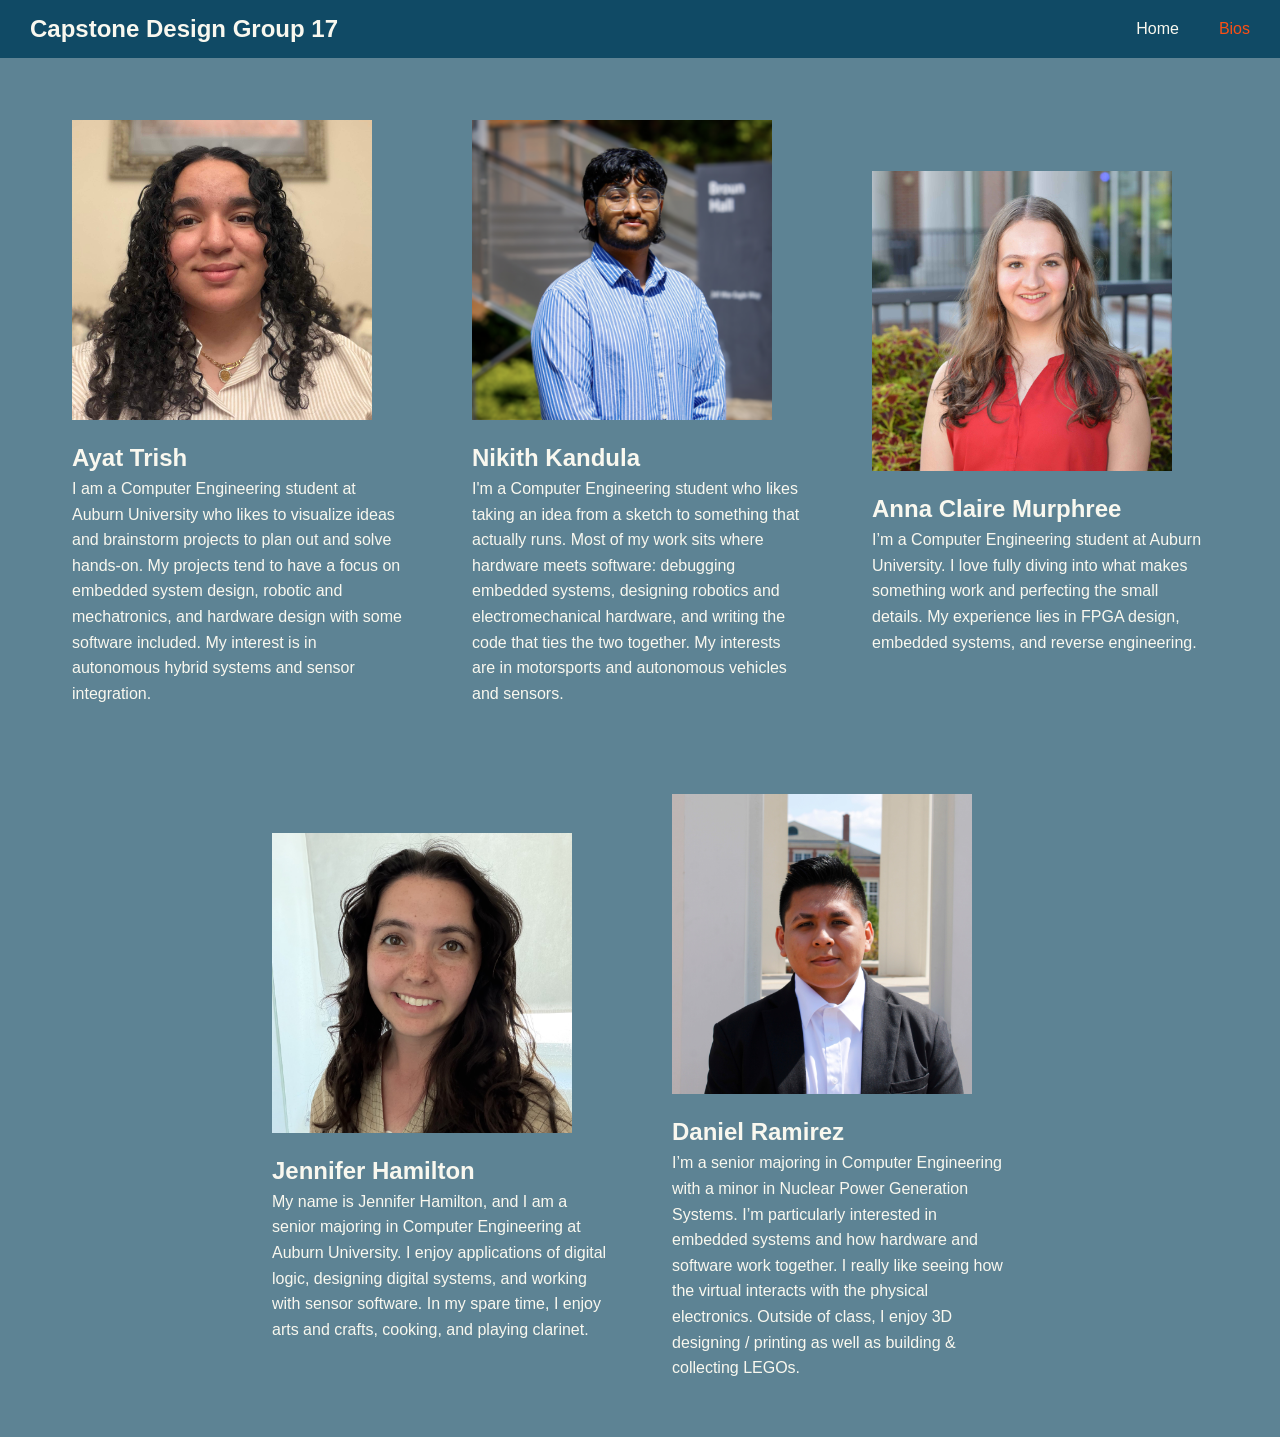
==== bios.html @ bba7b5bf "Update bios.html" ====
<!DOCTYPE html>
<html lang="en">
<head>
    <meta charset="UTF-8">
    <meta name="viewport" content="width=device-width, initial-scale=1.0">
    <title>Capstone 17 Bios</title>
    <link rel="stylesheet" href="style.css">
    <link rel="icon" type="image/png" href="favicon.png">
</head>
<body>

    <nav class="navbar">
        <div class="logo">
            <a href="index.html">Capstone Design Group 17</a>
        </div>
        <ul class="nav-links">
            <li><a href="index.html">Home</a></li>
            <li><a href="bios.html" class="active">Bios</a></li>
        </ul>
    </nav>

<div class="bios">
    <div class="bio-card">
  <img src="AyatTrishHeadshot.jpg" alt="Ayat Trish" class="bio-img">
  <div class="bio-info">
    <h2>Ayat Trish</h2>
    <p>I am a Computer Engineering student at Auburn University who likes to visualize ideas and brainstorm projects to plan out and solve hands-on. My projects tend to have a focus on embedded system design, robotic and mechatronics, and hardware design with some software included. My interest is in autonomous hybrid systems and sensor integration. </p>
  </div>
</div>
<div class="bio-card">
  <img src="NikKandulaHeadshot.png" alt="Nikith Kandula" class="bio-img">
  <div class="bio-info">
    <h2>Nikith Kandula</h2>
    <p>I'm a Computer Engineering student who likes taking an idea from a sketch to something that actually runs. Most of my work sits where hardware meets software: debugging embedded systems, designing robotics and electromechanical hardware, and writing the code that ties the two together. My interests are in motorsports and autonomous vehicles and sensors. </p>
  </div>
</div>
    <div class="bio-card">
  <img src="AnnaClaireMurphree_headshot.jpg" alt="Anna Claire Murphree" class="bio-img">
  <div class="bio-info">
    <h2>Anna Claire Murphree</h2>
    <p>I’m a Computer Engineering student at Auburn University. I love fully diving into what makes something work  and perfecting the small details. My experience lies in FPGA design, embedded systems, and reverse engineering.
</p>
  </div>
</div>
</div>

    
<div class="bios">
<div class="bio-card">
  <img src="jenniferHamiltonHeadshot.jpg" alt="Jennifer Hamilton" class="bio-img">
  <div class="bio-info">
    <h2>Jennifer Hamilton</h2>
    <p>My name is Jennifer Hamilton, and I am a senior majoring in Computer Engineering at Auburn University. I enjoy applications of digital logic, designing digital systems, and working with sensor software. In my spare time, I enjoy arts and crafts, cooking, and playing clarinet. 
</p>
  </div>
</div>
    <div class="bio-card">
  <img src="DanielRamirezHeadshot.jpg" alt="Daniel Ramirez" class="bio-img">
  <div class="bio-info">
    <h2>Daniel Ramirez</h2>
    <p>I’m a senior majoring in Computer Engineering with a minor in Nuclear Power Generation Systems. I’m particularly interested in embedded systems and how hardware and software work together. I really like seeing how the virtual interacts with the physical electronics. Outside of class, I enjoy 3D designing / printing as well as building & collecting LEGOs.
</p>
  </div>
</div>
</div>


</body>
</html>
---- style.css ----
/* Reset standard browser margins and paddings */
* {
    margin: 0;
    padding: 0;
    box-sizing: border-box;
    /*font-family: 'Segoe UI', Tahoma, Geneva, Verdana, sans-serif;*/
    /*font-family: Garamond, serif; */
    font-family: 'Trebuchet MS', sans-serif; 
}

body {
    background-color: #5d8394;
}

.main-title {  /*Class for h1*/
    color: #f9f8ef;
    font-size: 48px;
    font-weight: bold;
    text-decoration: none;
    text-align: center;
}

/* Background and layout configuration for the navbar container */
.navbar {
    display: flex;
    justify-content: space-between;
    align-items: center;
    background-color: #104a65;
    padding: 15px 30px;
    position: sticky;
    top: 0;
    z-index: 1000;
    margin-bottom: 30px;
}

/* Logo styling */
.logo a {
    /*color: #e9d6bd;*/
    color: #f9f8ef;
    font-size: 24px;
    font-weight: bold;
    text-decoration: none;
}

/* List container setup */
.nav-links {
    list-style: none; /* Removes bullet points */
    display: flex;    /* Makes list items align horizontally */
    gap: 40px;        /* Spacing between links */
}

/* Anchor tags formatting inside the list */
.nav-links a {
    color: #f9f8ef;
    text-decoration: none;
    font-size: 16px;
    font-weight: 500;
    transition: color 0.3s ease;
}

/* Smooth visual cue on hover and active status */
.nav-links a:hover, 
.nav-links a.active {
    color: #fb4f14;
}

.center-block {
  display: block;      /* Converts inline image to a block element */
  margin-left: auto;   /* Automatically pushes left margin */
  margin-right: auto;  /* Automatically pushes right margin */
  max-width: 100%;     /* Optional: Keeps it responsive on mobile */
  height: auto;
  margin-top: 30px;
  margin-bottom: 30px;
}

.bio-card {
  display: flex;
  flex-direction: column;
  align-items: left;
  gap: 1.5rem;
  padding: 2rem;
  max-width: 400px;
  border-radius: 12px;
  font-family: 'Trebuchet MS', sans-serif; 
}

/* Profile Picture */
.bio-img {
  width: 300px;
  height: 300px;
}

/* Text Content Area */
.bio-info {
  flex: 1;
}

.bio-info h2 {
  margin: 0 0 0.25rem 0;
  color: #f9f8ef;
  font-size: 1.5rem;
}

.bio-info p {
  margin: 0 0 1.5rem 0;
  color: #f9f8ef;
  line-height: 1.6;
}

.bios {
  display:flex;
  justify-content: center; /* Centers horizontally */
  align-items: center;
}

@media screen and (max-width: 768px) {

.bios{
display:block;
}
    
}
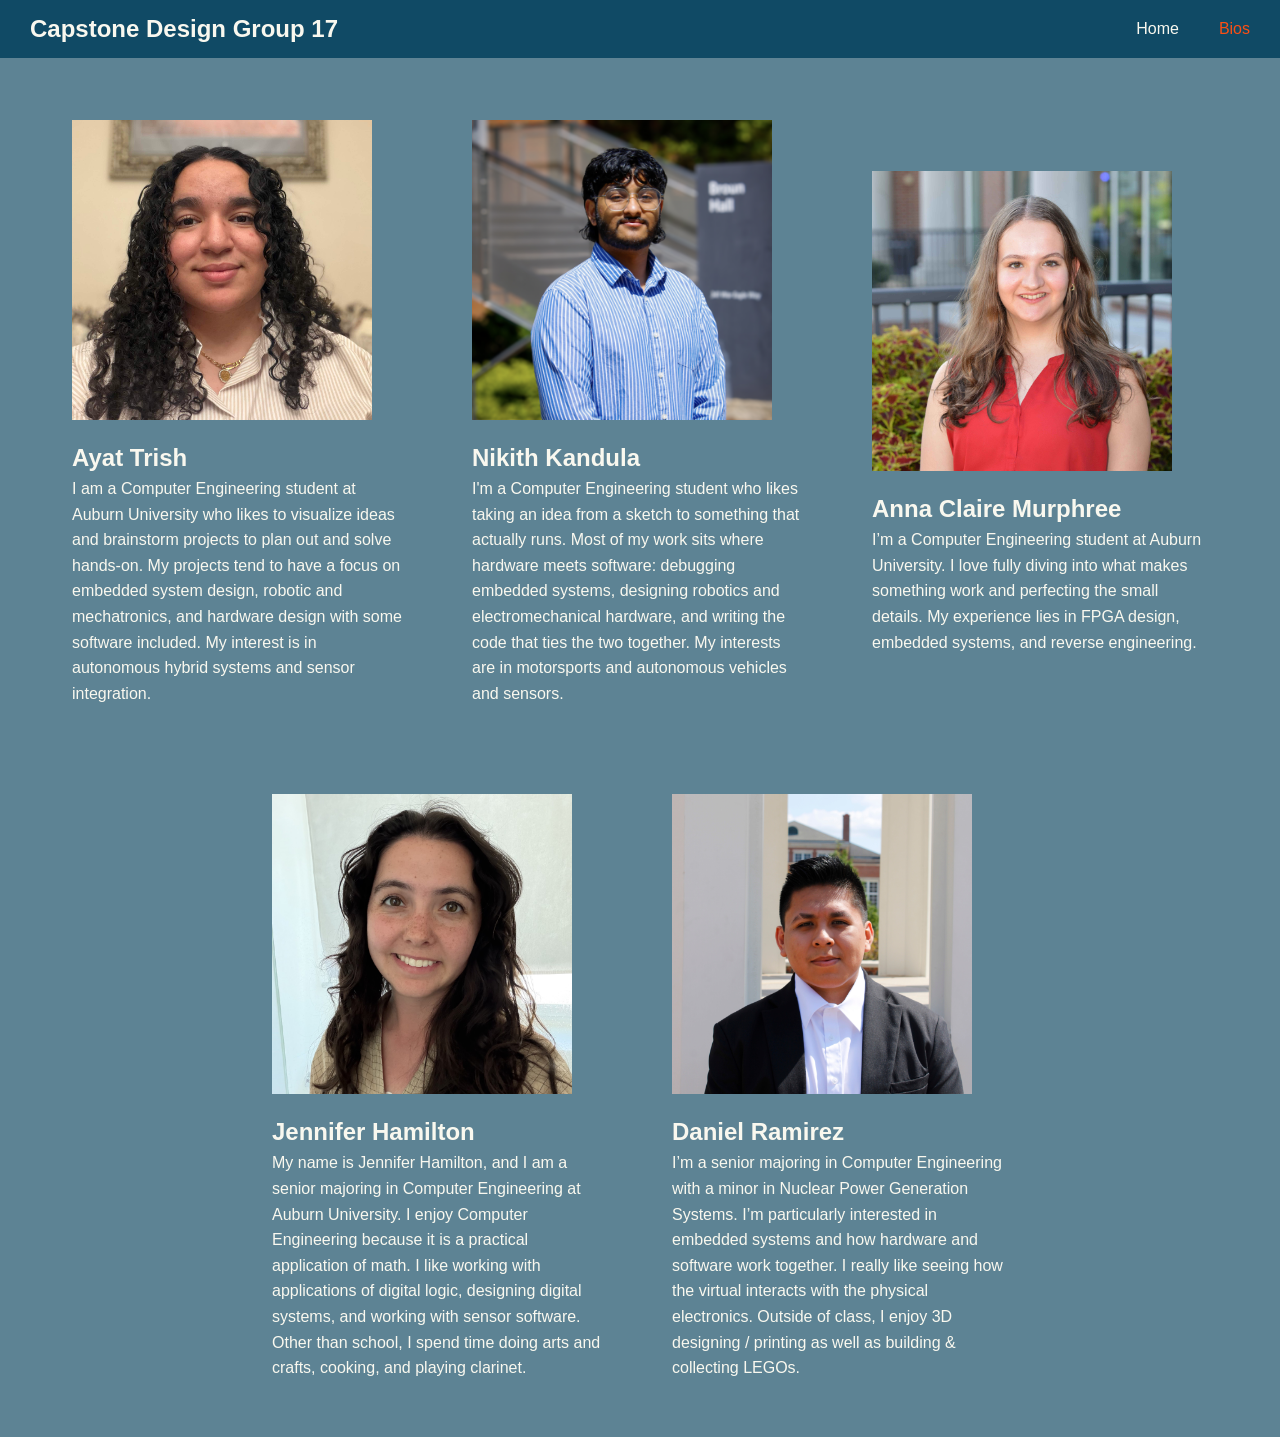
==== commit 7507bf66: "Update bios.html" ====
--- a/bios.html
+++ b/bios.html
@@ -50,7 +50,7 @@
   <img src="jenniferHamiltonHeadshot.jpg" alt="Jennifer Hamilton" class="bio-img">
   <div class="bio-info">
     <h2>Jennifer Hamilton</h2>
-    <p>My name is Jennifer Hamilton, and I am a senior majoring in Computer Engineering at Auburn University. I enjoy applications of digital logic, designing digital systems, and working with sensor software. In my spare time, I enjoy arts and crafts, cooking, and playing clarinet. 
+    <p>My name is Jennifer Hamilton, and I am a senior majoring in Computer Engineering at Auburn University. I enjoy Computer Engineering because it is a practical application of math. I like working with applications of digital logic, designing digital systems, and working with sensor software. Other than school, I spend time doing arts and crafts, cooking, and playing clarinet.  
 </p>
   </div>
 </div>
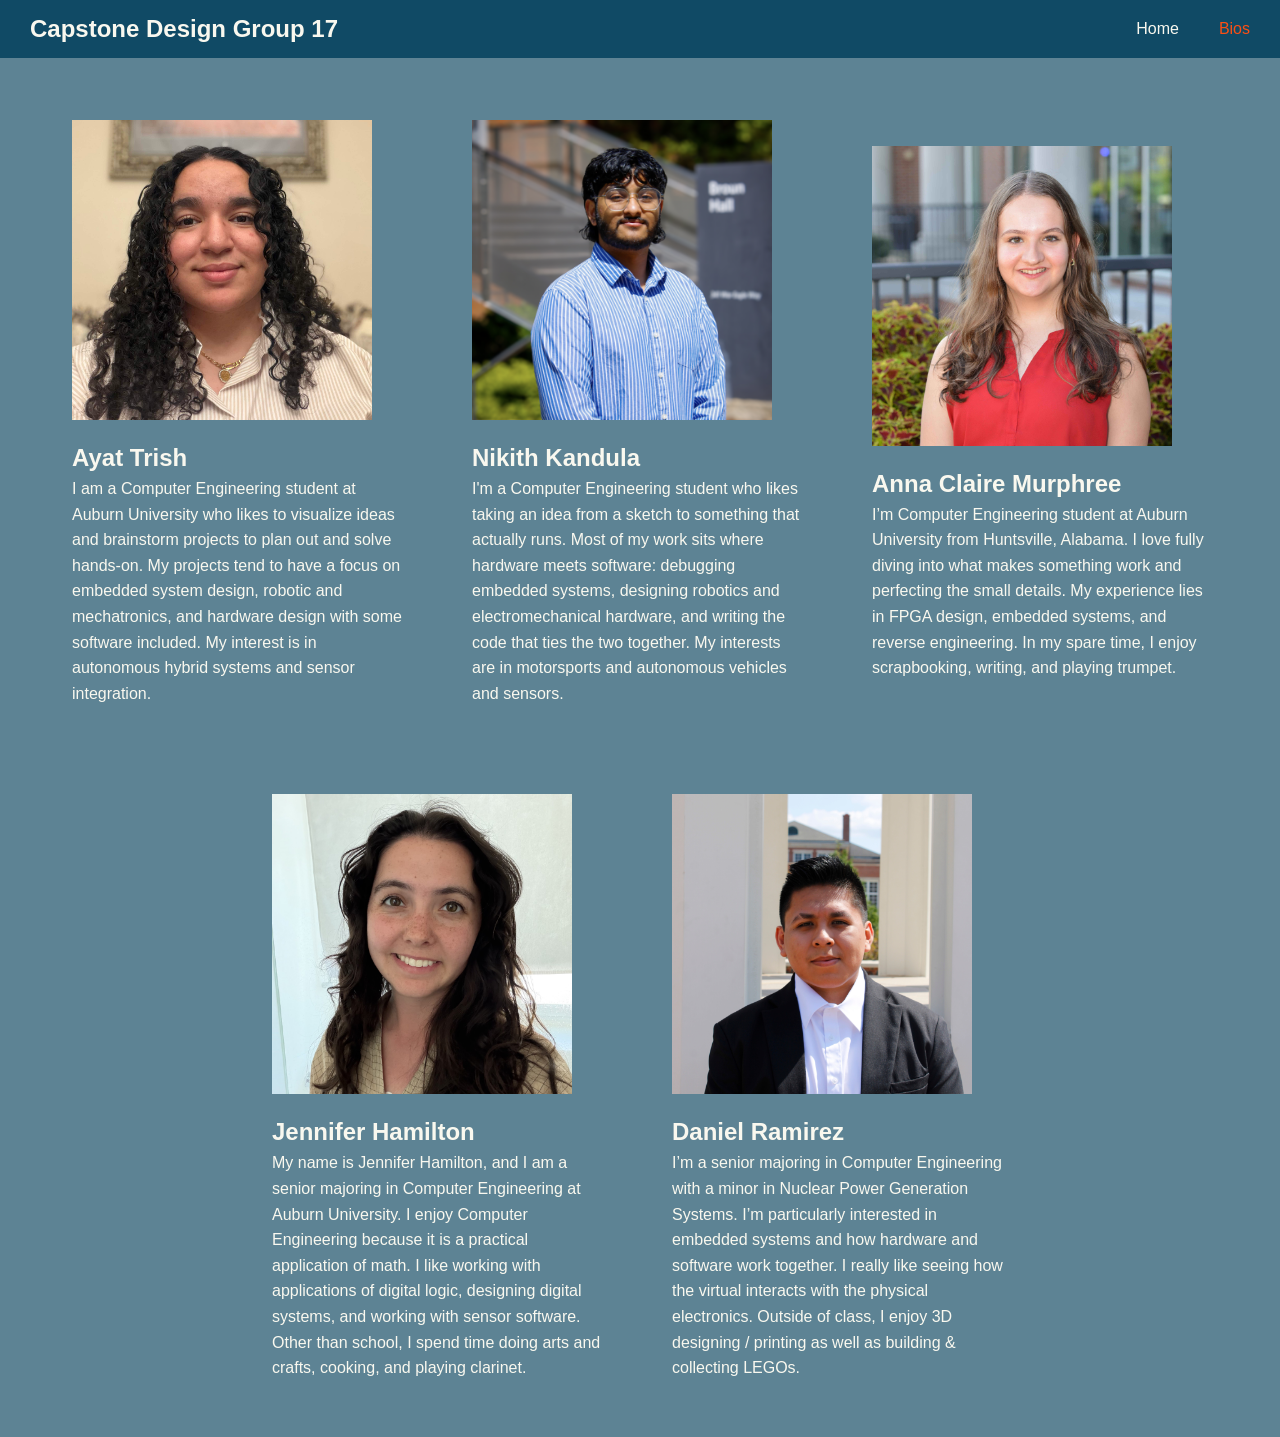
==== commit 9b8dc778: "Update bios.html" ====
--- a/bios.html
+++ b/bios.html
@@ -38,7 +38,7 @@
   <img src="AnnaClaireMurphree_headshot.jpg" alt="Anna Claire Murphree" class="bio-img">
   <div class="bio-info">
     <h2>Anna Claire Murphree</h2>
-    <p>I’m a Computer Engineering student at Auburn University. I love fully diving into what makes something work  and perfecting the small details. My experience lies in FPGA design, embedded systems, and reverse engineering.
+    <p>I’m Computer Engineering student at Auburn University from Huntsville, Alabama. I love fully diving into what makes something work and perfecting the small details. My experience lies in FPGA design, embedded systems, and reverse engineering. In my spare time, I enjoy scrapbooking, writing, and playing trumpet. 
 </p>
   </div>
 </div>
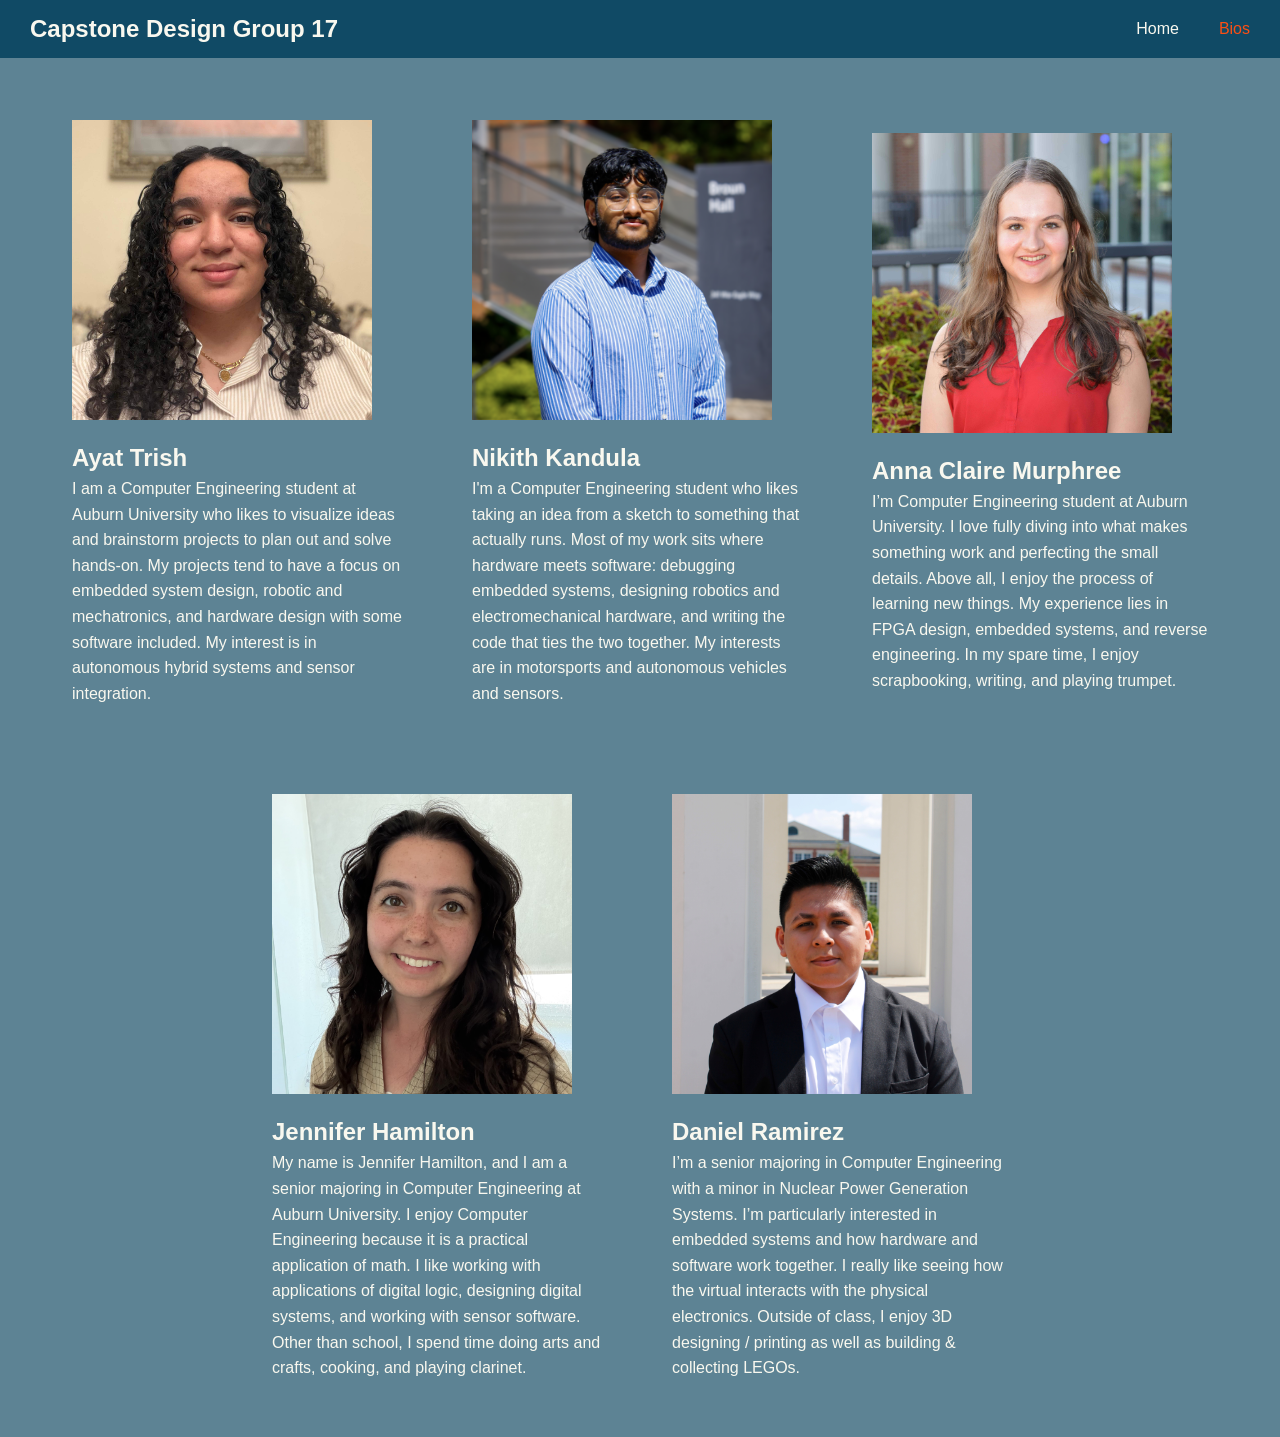
==== commit 1caacf4f: "Update bios.html" ====
--- a/bios.html
+++ b/bios.html
@@ -38,7 +38,7 @@
   <img src="AnnaClaireMurphree_headshot.jpg" alt="Anna Claire Murphree" class="bio-img">
   <div class="bio-info">
     <h2>Anna Claire Murphree</h2>
-    <p>I’m Computer Engineering student at Auburn University from Huntsville, Alabama. I love fully diving into what makes something work and perfecting the small details. My experience lies in FPGA design, embedded systems, and reverse engineering. In my spare time, I enjoy scrapbooking, writing, and playing trumpet. 
+    <p>I’m Computer Engineering student at Auburn University. I love fully diving into what makes something work and perfecting the small details. Above all, I enjoy the process of learning new things. My experience lies in FPGA design, embedded systems, and reverse engineering. In my spare time, I enjoy scrapbooking, writing, and playing trumpet. 
 </p>
   </div>
 </div>
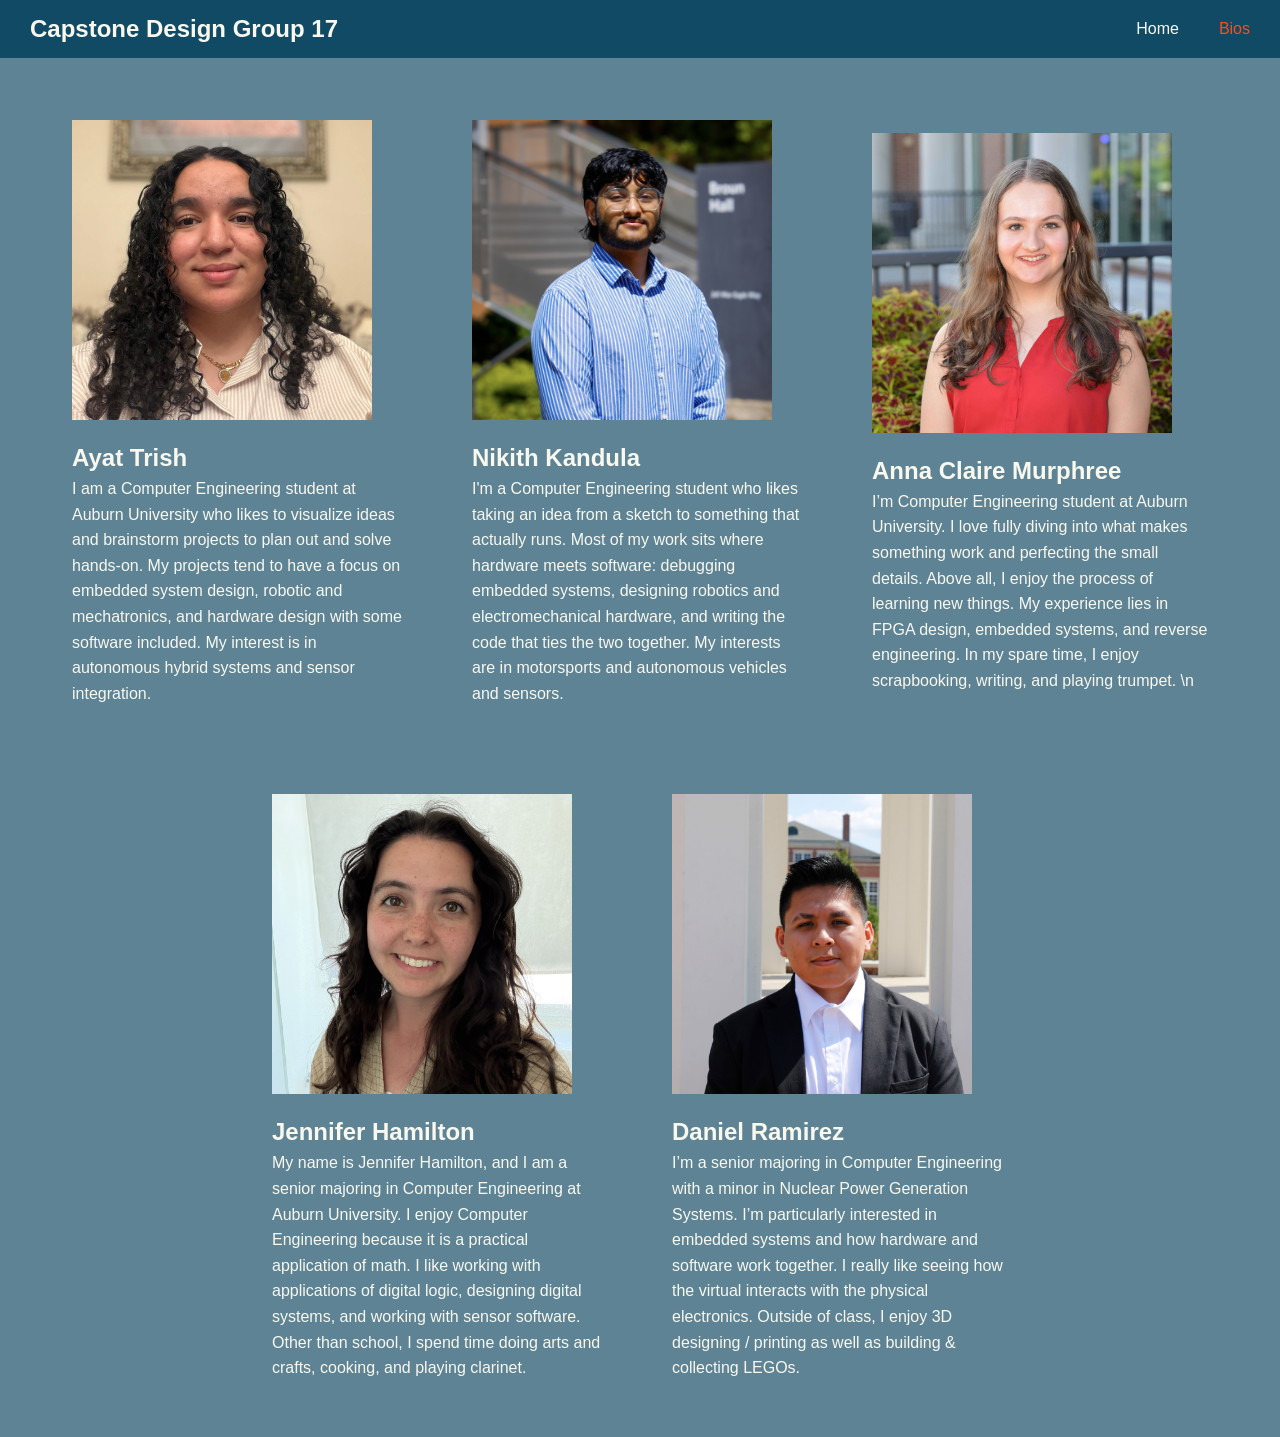
==== commit 55bce10e: "Update bios.html" ====
--- a/bios.html
+++ b/bios.html
@@ -38,7 +38,7 @@
   <img src="AnnaClaireMurphree_headshot.jpg" alt="Anna Claire Murphree" class="bio-img">
   <div class="bio-info">
     <h2>Anna Claire Murphree</h2>
-    <p>I’m Computer Engineering student at Auburn University. I love fully diving into what makes something work and perfecting the small details. Above all, I enjoy the process of learning new things. My experience lies in FPGA design, embedded systems, and reverse engineering. In my spare time, I enjoy scrapbooking, writing, and playing trumpet. 
+    <p>I’m Computer Engineering student at Auburn University. I love fully diving into what makes something work and perfecting the small details. Above all, I enjoy the process of learning new things. My experience lies in FPGA design, embedded systems, and reverse engineering. In my spare time, I enjoy scrapbooking, writing, and playing trumpet. \n
 </p>
   </div>
 </div>
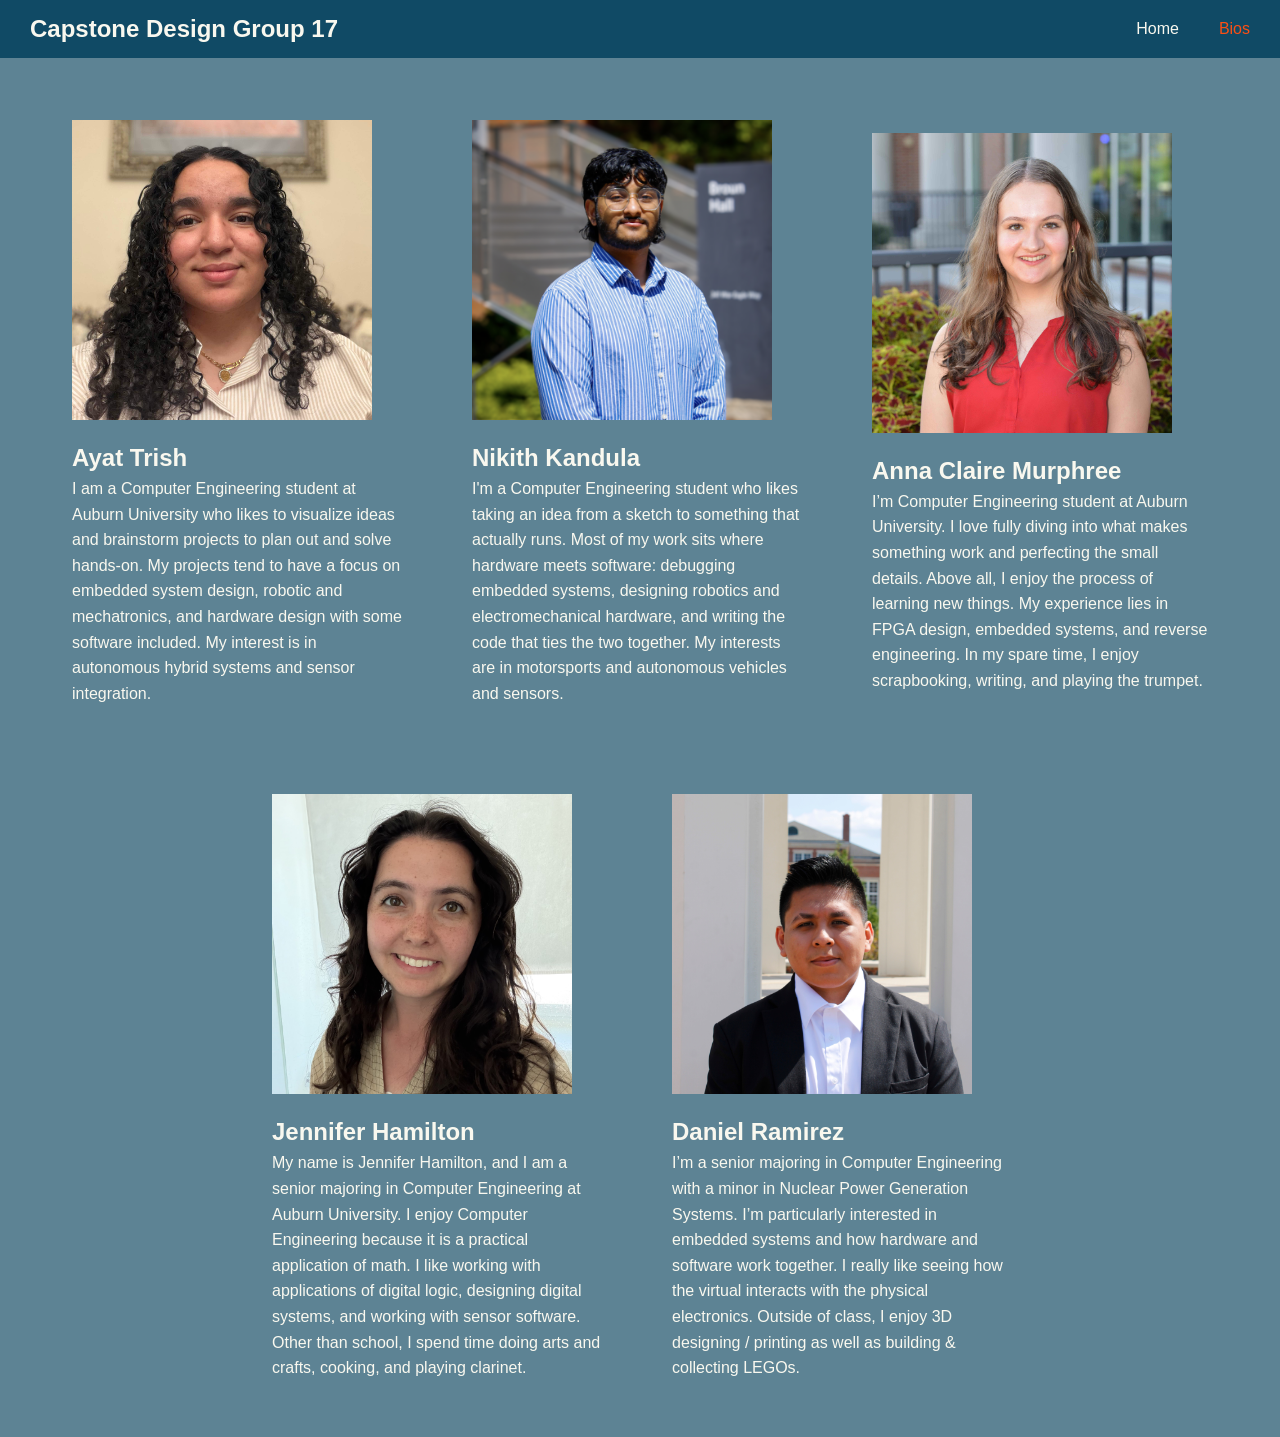
==== commit 772387b3: "Update bios.html" ====
--- a/bios.html
+++ b/bios.html
@@ -38,7 +38,7 @@
   <img src="AnnaClaireMurphree_headshot.jpg" alt="Anna Claire Murphree" class="bio-img">
   <div class="bio-info">
     <h2>Anna Claire Murphree</h2>
-    <p>I’m Computer Engineering student at Auburn University. I love fully diving into what makes something work and perfecting the small details. Above all, I enjoy the process of learning new things. My experience lies in FPGA design, embedded systems, and reverse engineering. In my spare time, I enjoy scrapbooking, writing, and playing trumpet. \n
+    <p>I’m Computer Engineering student at Auburn University. I love fully diving into what makes something work and perfecting the small details. Above all, I enjoy the process of learning new things. My experience lies in FPGA design, embedded systems, and reverse engineering. In my spare time, I enjoy scrapbooking, writing, and playing the trumpet. 
 </p>
   </div>
 </div>
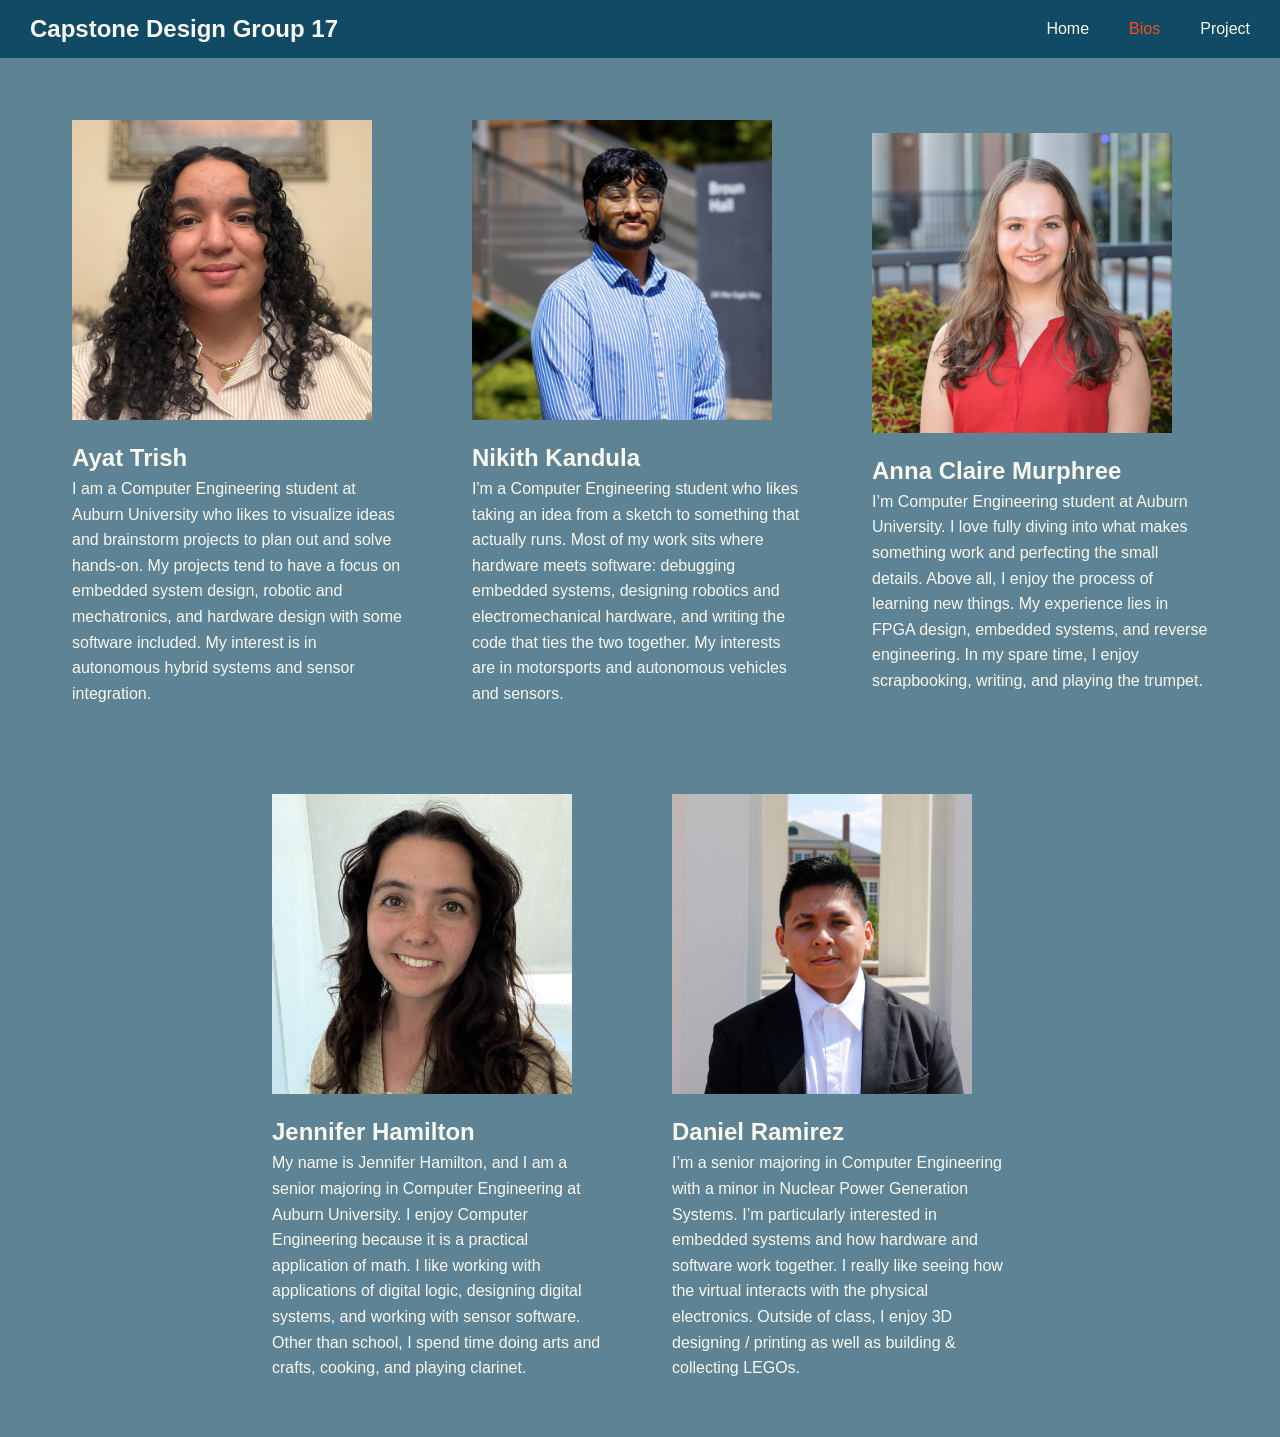
==== commit ce02ac4a: "Update bios.html" ====
--- a/bios.html
+++ b/bios.html
@@ -16,6 +16,7 @@
         <ul class="nav-links">
             <li><a href="index.html">Home</a></li>
             <li><a href="bios.html" class="active">Bios</a></li>
+            <li><a href="project.html">Project</a></li>
         </ul>
     </nav>
 
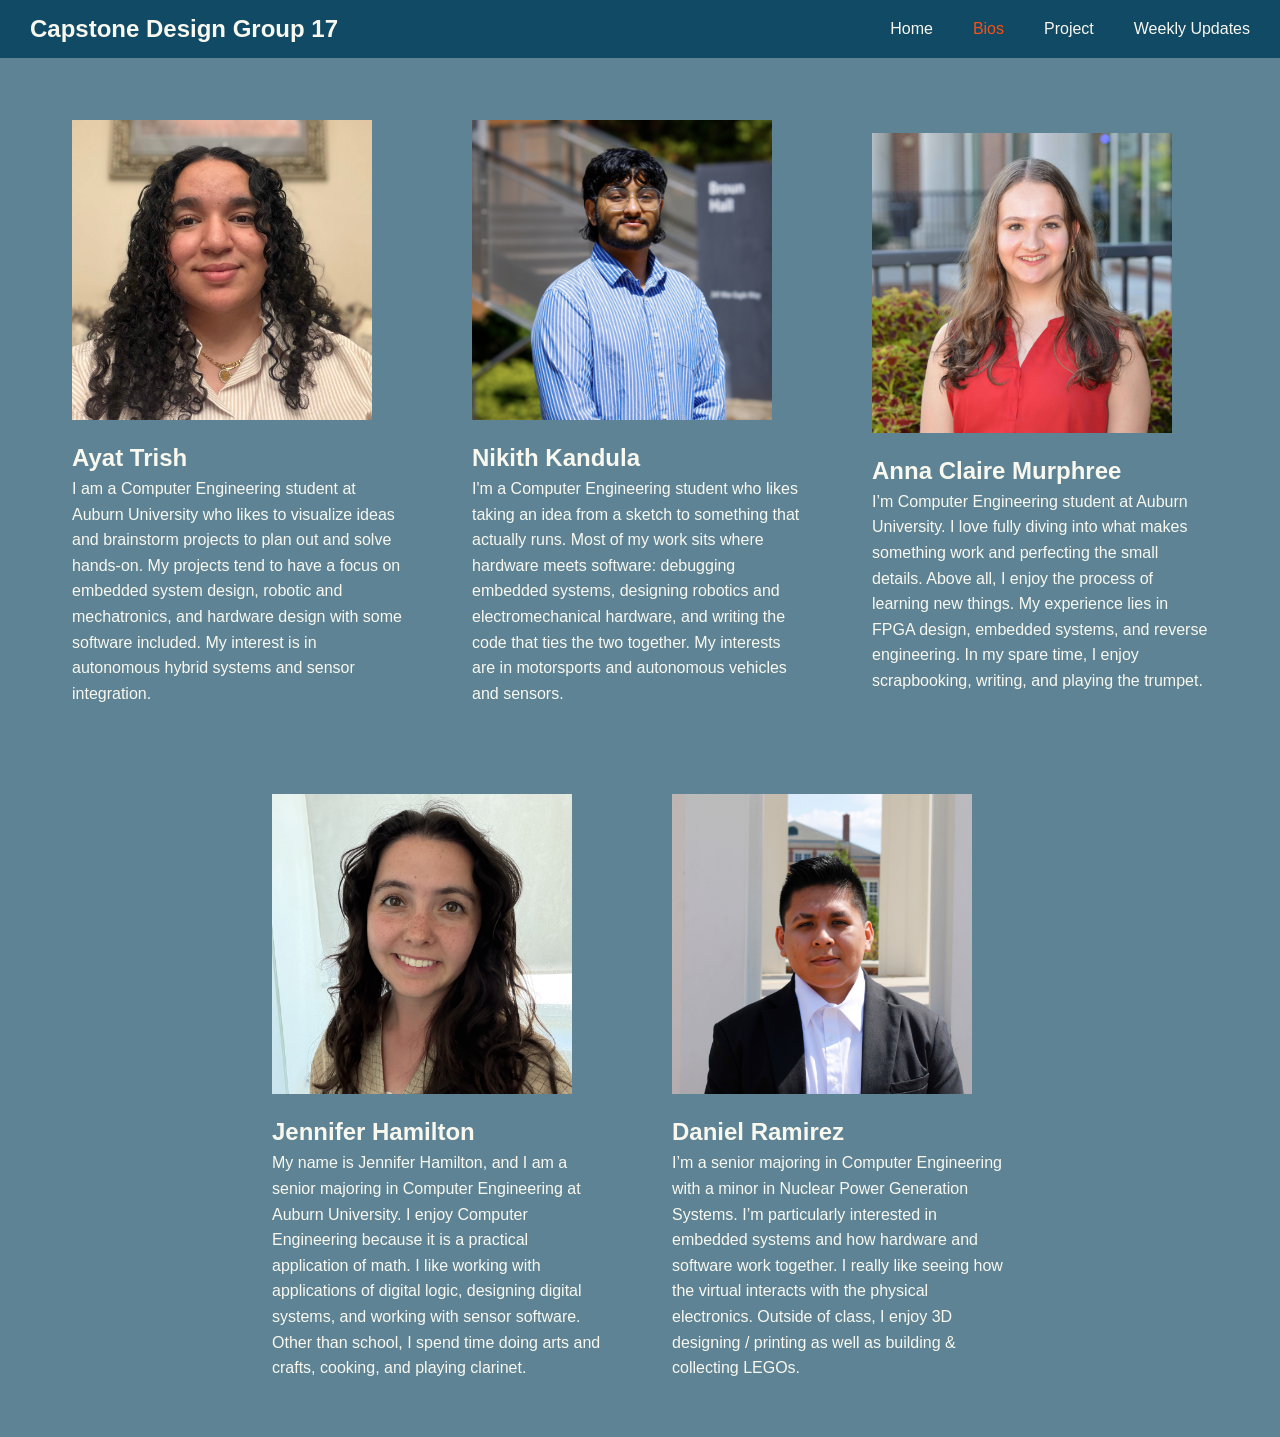
==== commit 2bc367fa: "Update bios.html" ====
--- a/bios.html
+++ b/bios.html
@@ -17,6 +17,7 @@
             <li><a href="index.html">Home</a></li>
             <li><a href="bios.html" class="active">Bios</a></li>
             <li><a href="project.html">Project</a></li>
+            <li><a href="blog.html">Weekly Updates</a></li>
         </ul>
     </nav>
 
--- a/style.css
+++ b/style.css
@@ -18,6 +18,20 @@
     font-weight: bold;
     text-decoration: none;
     text-align: center;
+    margin: 20px;
+}
+
+.sub-title {  /*Class for h2*/
+    color: #f9f8ef;
+    font-size: 24px;
+    font-weight: bold;
+    text-decoration: none;
+}
+
+.info-paragraph {  /*Class for p*/
+    color: #f9f8ef;
+    font-size: 18px;
+    text-decoration: none;
 }
 
 /* Background and layout configuration for the navbar container */
@@ -114,10 +128,38 @@
   align-items: center;
 }
 
+.container {
+      display: flex;      
+      align-items: flex-start; 
+      gap:40px;
+    }
+    .pdf-viewer {
+      width: 60%;          
+      height: 700px;     
+      margin: auto;
+    }
+    .side-text {
+      width: 40%;     
+    }
+
 @media screen and (max-width: 768px) {
 
 .bios{
 display:block;
 }
+
+.container {
+display:block;
+margin:40px;
+}
+
+        .pdf-viewer {
+            width: 100%;
+      height: 1000px;     
+    }
+    .side-text {
+                    width: 100%;
+
+    }
     
 }
